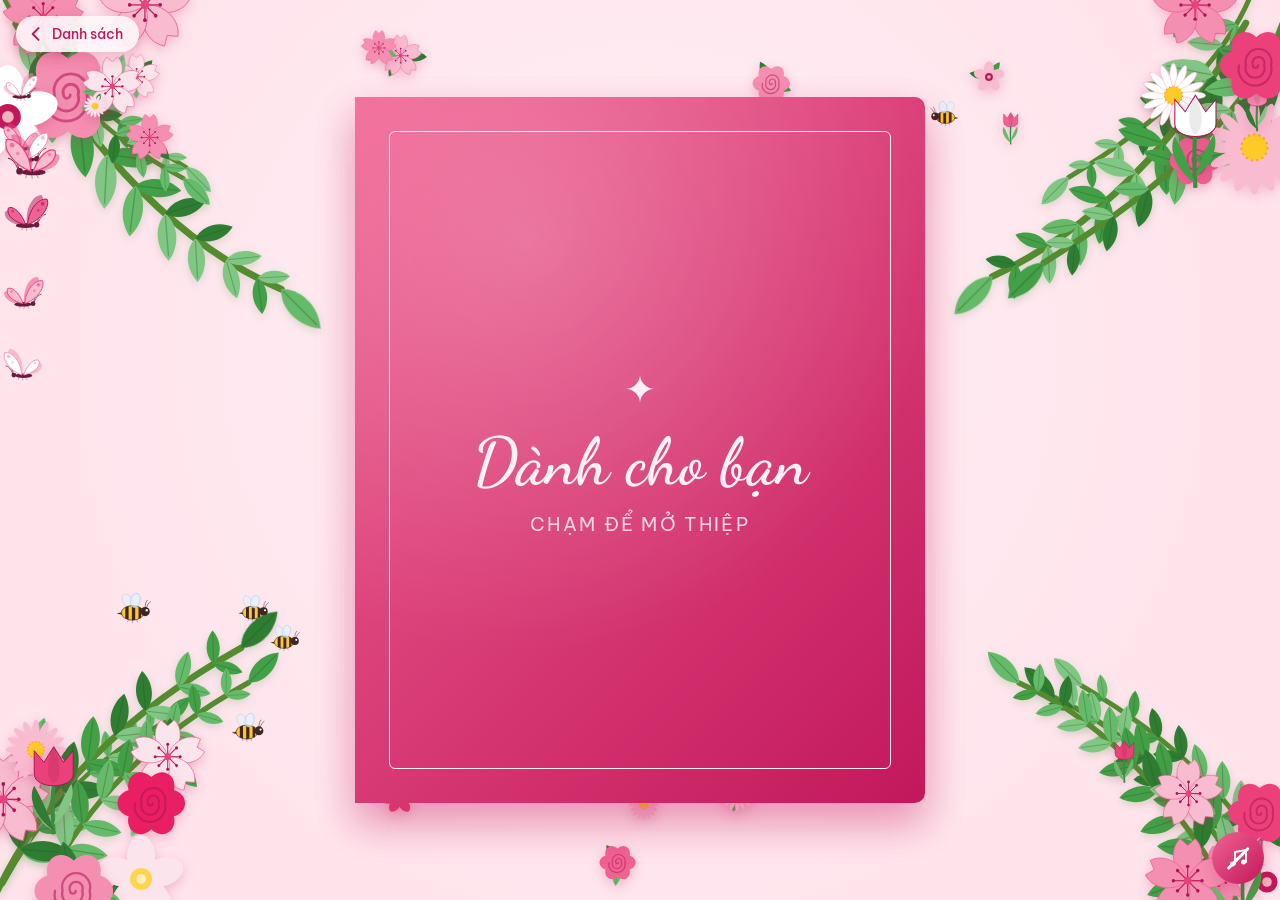
==== card.html @ 9ca47cc9 "Version CSS/JS URLs so browsers fetch fresh files after deploys A cached old style.css combined with" ====
<!doctype html>
<html lang="vi">
<head>
  <meta charset="utf-8">
  <meta name="viewport" content="width=device-width, initial-scale=1">
  <title>Tấm Thiệp</title>
  <link rel="preconnect" href="https://fonts.googleapis.com">
  <link rel="preconnect" href="https://fonts.gstatic.com" crossorigin>
  <link href="https://fonts.googleapis.com/css2?family=Dancing+Script:wght@600&family=Be+Vietnam+Pro:wght@400;500&display=swap" rel="stylesheet">
  <link rel="stylesheet" href="style.css?v=2">
</head>
<body>
  <div class="decor" id="decor" aria-hidden="true"></div>
  <!-- Ảnh kỷ niệm (các ảnh không phải avatar), bay ra nền khi mở thiệp -->
  <div class="memories" id="memories" aria-hidden="true"></div>

  <a class="back-btn" href="./" aria-label="Quay lại danh sách">
    <svg viewBox="0 0 24 24" aria-hidden="true"><path d="M15 5l-7 7 7 7" fill="none" stroke="currentColor" stroke-width="2.4" stroke-linecap="round" stroke-linejoin="round"/></svg>
    <span>Danh sách</span>
  </a>

  <main class="scene">
    <div class="card" id="card" role="button" tabindex="0" aria-expanded="false" aria-label="Mở thiệp">
      <!-- Trang phải: nội dung chữ -->
      <section class="page page-right">
        <div class="message">
          <h1 id="greeting">Gửi bạn thân mến,</h1>
          <div id="message-body">
            <p>
              Cảm ơn bạn vì đã luôn ở bên, cùng chia sẻ những niềm vui và cả những ngày chông chênh.
              Chúc bạn luôn mạnh khỏe, bình an và gặp thật nhiều may mắn trên mọi chặng đường phía trước.
            </p>
          </div>
          <p class="sign" id="sign">Thương mến ♥</p>
        </div>
      </section>

      <!-- Bìa thiệp: mặt trước là bìa, mặt sau là trang trái có ảnh -->
      <section class="cover">
        <div class="face front">
          <div class="front-inner">
            <span class="ornament">✦</span>
            <h2 id="cover-title">Dành cho bạn</h2>
            <span class="hint">Chạm để mở thiệp</span>
          </div>
        </div>
        <div class="face back">
          <img id="photo" src="images/photo.svg" alt="Ảnh kỷ niệm">
        </div>
      </section>
    </div>
  </main>

  <!-- Nhạc nền: phát từ YouTube, ẩn trình phát -->
  <button class="music-btn" id="music-btn" type="button" aria-label="Bật nhạc" aria-pressed="false">
    <svg viewBox="0 0 24 24" aria-hidden="true"><path d="M9 18V6l11-2v12" fill="none" stroke="currentColor" stroke-width="2" stroke-linecap="round" stroke-linejoin="round"/><circle cx="6.5" cy="18" r="2.5" fill="currentColor"/><circle cx="17.5" cy="16" r="2.5" fill="currentColor"/></svg>
  </button>
  <div class="yt-holder" aria-hidden="true"><div id="yt-player"></div></div>

  <script src="decor.js?v=2"></script>
  <script src="card.js?v=2"></script>
</body>
</html>
---- style.css ----
:root {
  --bg: #ffe4ec;
  --paper: #fff7fa;
  --cover: #f06292;
  --cover-dark: #c2185b;
  --gold: #fff0f5;
  --ink: #6a1b3d;
  --muted: #8d5a6e;
  --shadow: rgba(194, 24, 91, .22);
  /* To hơn 50% so với bản cũ (760px → 1140px), nhưng không vượt khung màn hình */
  --card-w: min(94vw, 1140px, calc((100vh - 48px) / 0.62));
  --card-h: calc(var(--card-w) * 0.62);
}

* { box-sizing: border-box; margin: 0; }

body {
  min-height: 100vh;
  display: grid;
  place-items: center;
  background: radial-gradient(circle at 50% 40%, #fff0f5, var(--bg) 70%) fixed;
  font-family: "Be Vietnam Pro", system-ui, sans-serif;
  color: var(--ink);
  overflow-x: hidden;
}

.scene {
  position: relative;
  z-index: 1;
  perspective: 2200px;
  padding: 16px;
}

/* Thiệp đầy đủ khi mở rộng = 2 trang; khi đóng thì dịch sang trái để bìa nằm giữa */
.card {
  position: relative;
  width: var(--card-w);
  height: var(--card-h);
  transform-style: preserve-3d;
  transform: translateX(-25%);
  transition: transform 1s cubic-bezier(.6, .05, .3, 1);
  cursor: pointer;
  outline: none;
}
.card.open { transform: translateX(0); cursor: default; }
.card:focus-visible .front { box-shadow: 0 0 0 3px var(--gold), 0 20px 40px var(--shadow); }

.page,
.cover {
  position: absolute;
  top: 0;
  left: 50%;
  width: 50%;
  height: 100%;
}

.page-right {
  background: var(--paper);
  border-radius: 0 10px 10px 0;
  box-shadow: 0 20px 40px var(--shadow);
  display: flex;
  align-items: center;
  padding: 5%;
}

/* Từng chữ hiện dần sau khi bìa lật xong (~1s), mỗi chữ cách nhau 70ms; đóng thiệp thì ẩn ngay */
.message .word {
  display: inline-block;
  opacity: 0;
  transform: translateY(.4em);
  filter: blur(3px);
}
.card.open .message .word {
  opacity: 1;
  transform: none;
  filter: none;
  transition: opacity .5s ease, transform .5s ease, filter .5s ease;
  transition-delay: calc(1s + var(--i, 0) * 70ms);
}

.message h1 {
  font-family: "Dancing Script", cursive;
  font-size: max(20px, calc(var(--card-w) * .047));
  color: var(--cover);
  margin-bottom: .5em;
}
.message p {
  font-size: max(11px, calc(var(--card-w) * .021));
  line-height: 1.7;
  color: var(--muted);
}
.message .sign {
  margin-top: 1em;
  font-family: "Dancing Script", cursive;
  font-size: max(16px, calc(var(--card-w) * .032));
  color: var(--ink);
  text-align: right;
}

/* Bìa quay quanh mép trái */
.cover {
  transform-origin: left center;
  transform-style: preserve-3d;
  transition: transform 1.2s cubic-bezier(.6, .05, .3, 1);
  z-index: 2;
}
.card.open .cover { transform: rotateY(-180deg); }

.face {
  position: absolute;
  inset: 0;
  backface-visibility: hidden;
  -webkit-backface-visibility: hidden;
}

.front {
  background:
    radial-gradient(circle at 30% 20%, rgba(255,255,255,.22), transparent 60%),
    linear-gradient(135deg, var(--cover), var(--cover-dark));
  border-radius: 0 10px 10px 0;
  box-shadow: 0 20px 40px var(--shadow);
  display: grid;
  place-items: center;
  padding: 6%;
}
.front-inner {
  width: 100%;
  height: 100%;
  border: 1.5px solid var(--gold);
  border-radius: 6px;
  display: flex;
  flex-direction: column;
  align-items: center;
  justify-content: center;
  gap: .6em;
  color: var(--gold);
  text-align: center;
}
.front h2 {
  font-family: "Dancing Script", cursive;
  font-size: max(24px, calc(var(--card-w) * .058));
  font-weight: 600;
}
.ornament { font-size: max(16px, calc(var(--card-w) * .034)); }
.hint {
  font-size: max(10px, calc(var(--card-w) * .017));
  letter-spacing: .12em;
  text-transform: uppercase;
  opacity: .85;
  animation: pulse 2s ease-in-out infinite;
}
@keyframes pulse { 50% { opacity: .4; } }

/* Mặt sau bìa = trang trái chứa ảnh */
.back {
  transform: rotateY(180deg);
  background: var(--paper);
  border-radius: 10px 0 0 10px;
  box-shadow: 0 20px 40px var(--shadow);
  padding: 4%;
  display: flex;
}
.back img {
  width: 100%;
  height: 100%;
  object-fit: cover;
  border-radius: 6px;
  display: block;
}

/* ===== Nút nhạc ===== */
.music-btn {
  position: fixed;
  right: 16px;
  bottom: 16px;
  z-index: 10;
  width: 52px;
  height: 52px;
  border: 0;
  border-radius: 50%;
  background: linear-gradient(135deg, var(--cover), var(--cover-dark));
  color: #fff;
  box-shadow: 0 6px 16px var(--shadow);
  cursor: pointer;
  display: grid;
  place-items: center;
}
.music-btn svg { width: 24px; height: 24px; }
.music-btn:focus-visible { outline: 3px solid var(--ink); outline-offset: 3px; }
/* Gạch chéo khi đang tắt nhạc */
.music-btn::after {
  content: "";
  position: absolute;
  width: 30px;
  height: 2.5px;
  background: #fff;
  border-radius: 2px;
  transform: rotate(-45deg);
}
.music-btn.playing::after { display: none; }
.music-btn.playing { animation: spin 4s linear infinite; }
@keyframes spin { to { transform: rotate(360deg); } }

/* Trình phát YouTube ẩn: YouTube cần tối thiểu 200x200 mới chịu phát,
   nên giữ đúng kích thước đó nhưng trong suốt và nằm dưới mọi thứ */
.yt-holder {
  position: fixed;
  left: 0;
  bottom: 0;
  width: 200px;
  height: 200px;
  opacity: 0;
  pointer-events: none;
  z-index: -1;
}

/* ===== Trang trí nền: hoa & bướm ===== */
.decor {
  position: fixed;
  inset: 0;
  overflow: hidden;
  pointer-events: none;
  z-index: 0;
}

.flower {
  position: absolute;
  animation: sway var(--sway-dur, 6s) ease-in-out infinite alternate;
  animation-delay: var(--sway-delay, 0s);
  filter: drop-shadow(0 4px 6px var(--shadow));
}
.flower svg { width: 100%; height: 100%; display: block; overflow: visible; }

.branch {
  position: absolute;
  animation: sway var(--sway-dur, 7s) ease-in-out infinite alternate;
  animation-delay: var(--sway-delay, 0s);
  filter: drop-shadow(0 3px 4px rgba(46, 125, 50, .18));
}
.branch svg { width: 100%; height: 100%; display: block; overflow: visible; transform: var(--flip); }
@keyframes sway {
  from { transform: rotate(calc(var(--rot, 0deg) - 8deg)); }
  to   { transform: rotate(calc(var(--rot, 0deg) + 8deg)); }
}

.butterfly {
  position: absolute;
  left: 0;
  top: var(--top, 30%);
  animation: fly var(--fly-dur, 18s) linear infinite;
  animation-delay: var(--fly-delay, 0s);
}
.butterfly .bob {
  width: var(--size, 40px);
  animation: bob 2.4s ease-in-out infinite alternate;
}
.butterfly svg { width: 100%; display: block; overflow: visible; }
.butterfly.reverse { animation-name: fly-reverse; }
/* Bướm vẽ quay đầu sang phải; bay sang trái thì lật ngược */
.butterfly.reverse svg { transform: scaleX(-1); }
.wing {
  transform-box: fill-box;
  animation: flap .32s ease-in-out infinite alternate;
  animation-delay: var(--flap-delay, 0s);
}
.wing { transform-origin: center bottom; }
.wing.far { animation-delay: calc(var(--flap-delay, 0s) - .06s); }

@keyframes fly {
  from { transform: translateX(-80px); }
  to   { transform: translateX(calc(100vw + 80px)); }
}
@keyframes fly-reverse {
  from { transform: translateX(calc(100vw + 80px)); }
  to   { transform: translateX(-80px); }
}
@keyframes bob {
  from { transform: translateY(-30px) rotate(-6deg); }
  to   { transform: translateY(30px) rotate(6deg); }
}
@keyframes flap {
  from { transform: scaleY(1); }
  to   { transform: scaleY(.2); }
}

/* Ong: lượn qua lại, quay đầu ở mỗi lượt */
.bee {
  position: absolute;
  width: var(--size, 32px);
  animation: bee-path var(--dur, 9s) ease-in-out infinite;
  animation-delay: var(--delay, 0s);
}
.bee svg { width: 100%; display: block; overflow: visible; }
.bee.left svg { transform: scaleX(-1); }
.bee .buzz { animation: buzz .22s ease-in-out infinite alternate; }
.bee-wing {
  transform-box: fill-box;
  transform-origin: center bottom;
  animation: bee-flap .06s linear infinite alternate;
}
.bee-wing.far { animation-delay: -.03s; }

@keyframes bee-path {
  0%   { transform: translate(0, 0) scaleX(1); }
  22%  { transform: translate(calc(var(--dx) * .5), calc(var(--dy) - 25px)) scaleX(1); }
  44%  { transform: translate(var(--dx), var(--dy)) scaleX(1); }
  50%  { transform: translate(var(--dx), calc(var(--dy) + 10px)) scaleX(-1); }
  72%  { transform: translate(calc(var(--dx) * .5), 30px) scaleX(-1); }
  94%  { transform: translate(0, 10px) scaleX(-1); }
  100% { transform: translate(0, 0) scaleX(1); }
}
@keyframes buzz {
  from { transform: translateY(-2px) rotate(-3deg); }
  to   { transform: translateY(2px) rotate(3deg); }
}
@keyframes bee-flap {
  from { transform: scaleY(1); }
  to   { transform: scaleY(.3); }
}

@media (prefers-reduced-motion: reduce) {
  .bee, .bee .buzz, .bee-wing, .music-btn.playing { animation: none; }
  .flower, .branch, .butterfly, .butterfly .bob, .wing { animation: none; }
  .butterfly { transform: translateX(var(--rest-x, 20vw)); }
  .card, .cover, .card.open .message .word { transition-duration: .01s; transition-delay: 0s; }
  .hint { animation: none; }
}

/* Màn hình dọc / điện thoại: thiệp cao hơn để chữ đủ chỗ */
@media (max-width: 600px) {
  :root {
    --card-w: calc(100vw - 32px);
    --card-h: calc(var(--card-w) * 1.3);
  }
  .scene { padding: 16px 0; }
}

/* ===== Nhiều đoạn lời chúc ===== */
#message-body p + p { margin-top: .6em; }

/* ===== Nút quay lại danh sách (màn thiệp) ===== */
.back-btn {
  position: fixed;
  left: 16px;
  top: 16px;
  z-index: 10;
  display: inline-flex;
  align-items: center;
  gap: 6px;
  padding: 8px 16px 8px 10px;
  border-radius: 999px;
  background: rgba(255, 247, 250, .9);
  color: var(--cover-dark);
  font-weight: 500;
  font-size: 14px;
  text-decoration: none;
  box-shadow: 0 6px 16px var(--shadow);
}
.back-btn svg { width: 20px; height: 20px; }
.back-btn:hover { background: #fff; }
.back-btn:focus-visible { outline: 3px solid var(--ink); outline-offset: 3px; }

/* ===== Màn danh sách người nhận ===== */
/* Cột lưới của body cố định theo bề ngang màn hình để danh sách không tràn trên điện thoại */
.list-page { grid-template-columns: minmax(0, 1fr); }
.people {
  position: relative;
  z-index: 1;
  width: min(100%, 880px);
  padding: 48px 16px;
}
.people-head { text-align: center; margin-bottom: 32px; }
.people-head .ornament { color: var(--cover); }
.people-head h1 {
  font-family: "Dancing Script", cursive;
  font-size: clamp(32px, 7vw, 48px);
  font-weight: 600;
  color: var(--cover-dark);
  line-height: 1.2;
}
.people-head p { color: var(--muted); margin-top: 6px; }

/* Lưới 8 cột, mỗi ảnh chiếm 2 cột (4 ảnh/hàng). Nếu số người chia 4 dư 3 (vd. 7 người)
   thì hàng trên 3 ảnh, lùi vào 1 cột cho cân giữa; 8 người thì 4 + 4 */
.people-list {
  list-style: none;
  padding: 0;
  display: grid;
  grid-template-columns: repeat(8, minmax(0, 1fr));
  gap: clamp(12px, 3vw, 24px);
}
.people-list li {
  grid-column: span 2;
  animation: rise .5s ease both;
  animation-delay: var(--delay, 0s);
}
.people-list li:first-child:nth-last-child(4n + 3) { grid-column: 2 / span 2; }
.people-list .people-empty { grid-column: 1 / -1; }
@keyframes rise { from { opacity: 0; transform: translateY(12px); } }

.person {
  display: flex;
  flex-direction: column;
  align-items: center;
  gap: 10px;
  color: var(--ink);
  text-decoration: none;
  border-radius: 16px;
}
.person-photo {
  width: 100%;
  aspect-ratio: 4 / 5;
  object-fit: cover;
  display: block;
  border-radius: 14px;
  border: 4px solid #fff;
  background: var(--paper);
  box-shadow: 0 8px 20px var(--shadow);
  transition: transform .25s ease, box-shadow .25s ease;
}
.person:hover .person-photo { transform: translateY(-4px) rotate(-1.5deg); box-shadow: 0 14px 28px var(--shadow); }
.person:focus-visible { outline: 3px solid var(--cover-dark); outline-offset: 6px; }
.person .name {
  font-family: "Dancing Script", cursive;
  font-size: clamp(18px, 3vw, 26px);
  color: var(--cover-dark);
}
.people-empty { text-align: center; color: var(--muted); }

/* Người bí mật (không có ảnh): ô hồng với dấu "?" */
span.person-photo,
.back.no-photo::after {
  display: grid;
  place-items: center;
  background: linear-gradient(145deg, var(--cover), var(--cover-dark));
  color: #fff;
  font-family: "Dancing Script", cursive;
  text-shadow: 0 4px 12px rgba(0, 0, 0, .18);
}
span.person-photo { font-size: clamp(48px, 9vw, 88px); }
.back.no-photo::after {
  content: "?";
  flex: 1;
  border-radius: 6px;
  font-size: calc(var(--card-h) * .4);
}

@media (prefers-reduced-motion: reduce) {
  .people-list li { animation: none; }
  .person-photo { transition: none; }
}

/* ===== Hiệu ứng chuyển màn: danh sách → thiệp ===== */
/* Nền của html trùng màu nền trang để lúc trình duyệt tải trang mới không bị loé trắng */
html { background: var(--bg); }
/* Trình duyệt hỗ trợ (Chrome/Edge/Safari mới) sẽ hoà mờ giữa 2 trang thay vì cắt cứng */
@view-transition { navigation: auto; }
::view-transition-old(root),
::view-transition-new(root) { animation-duration: .6s; animation-timing-function: ease; }

.person { transition: transform 1.1s cubic-bezier(.45, 0, .2, 1), opacity .6s ease; }
.leaving .people-head,
.leaving .person:not(.picked) {
  opacity: 0;
  transform: scale(.9);
  transition: transform .8s ease, opacity .7s ease;
}
.leaving .person { pointer-events: none; }
/* li có animation nên tạo stacking context riêng: nâng cả li lên để ảnh bay đè lên hàng dưới */
.people-list li:has(.picked) { position: relative; z-index: 5; }
.person.picked {
  transform: translate(var(--fly-x), var(--fly-y)) scale(var(--fly-scale));
}
.person.picked .name { opacity: 0; transition: opacity .4s ease; }
.person.picked .person-photo { box-shadow: 0 20px 40px var(--shadow); }
/* Màn hồng phủ dần lên ở cuối để nối với nền màn thiệp */
.list-page::after {
  content: "";
  position: fixed;
  inset: 0;
  z-index: 6;
  background: radial-gradient(circle at 50% 50%, #fff0f5, var(--bg) 70%);
  opacity: 0;
  pointer-events: none;
  transition: opacity .6s ease .8s;
}
.list-page.leaving::after { opacity: 1; }

/* ===== Ảnh kỷ niệm bay ra nền khi mở thiệp ===== */
/* Nằm trên tấm thiệp (.scene có z-index 1) để đè lên mép thiệp, dưới các nút (z-index 10) */
.memories {
  position: fixed;
  inset: 0;
  z-index: 2;
  pointer-events: none;
  opacity: 0;
  transition: opacity .5s ease;
}
.memories.show { opacity: 1; }
.memory {
  position: absolute;
  left: var(--x);
  top: var(--y);
  height: var(--h);
  width: max-content; /* không bị bóp hẹp khi nằm sát mép phải màn hình */
  max-width: 20vw;
  transform: translate(var(--tx, -50%), var(--ty, -50%));
}
.memory img {
  height: 100%;
  width: auto;
  max-width: 100%;
  object-fit: contain;
  display: block;
  opacity: 0;
  filter: drop-shadow(0 10px 14px var(--shadow));
}
.memory img.in {
  animation:
    memory-in 1.1s cubic-bezier(.3, .9, .35, 1.15) var(--d, 0s) both,
    memory-float var(--float-dur, 4s) ease-in-out calc(var(--d, 0s) + 1.1s) infinite alternate;
}
@keyframes memory-in {
  from { opacity: 0; transform: translate(var(--from-x), var(--from-y)) scale(.2) rotate(0deg); }
  40%  { opacity: 1; }
  to   { opacity: 1; transform: rotate(var(--rot)); }
}
@keyframes memory-float {
  from { opacity: 1; transform: rotate(var(--rot)); }
  to   { opacity: 1; transform: translateY(-12px) rotate(calc(var(--rot) * -.4)); }
}
@media (max-width: 600px) {
  .memory { max-width: 46vw; }
}
@media (prefers-reduced-motion: reduce) {
  .memory img.in { animation: none; opacity: 1; transform: rotate(var(--rot)); }
}

/* ===== Màn thiệp hiện ra: nền hoa hiện dần, bìa phóng lên từ giữa, các nút trượt vào ===== */
.decor { animation: fade-in 1.2s ease both; }
@keyframes fade-in { from { opacity: 0; } }
.scene { animation: card-enter 1.2s cubic-bezier(.25, .8, .3, 1.05) .1s both; }
@keyframes card-enter {
  from { opacity: 0; transform: scale(.6) rotate(-3deg); }
  50%  { opacity: 1; }
}
.back-btn { animation: back-enter .7s ease .9s both; }
@keyframes back-enter { from { opacity: 0; transform: translateX(-16px); } }
.music-btn { animation: back-enter .7s ease 1s both; }

@media (prefers-reduced-motion: reduce) {
  .decor, .scene, .back-btn, .music-btn { animation: none; }
  .person, .list-page::after { transition: none; }
  @view-transition { navigation: none; }
}
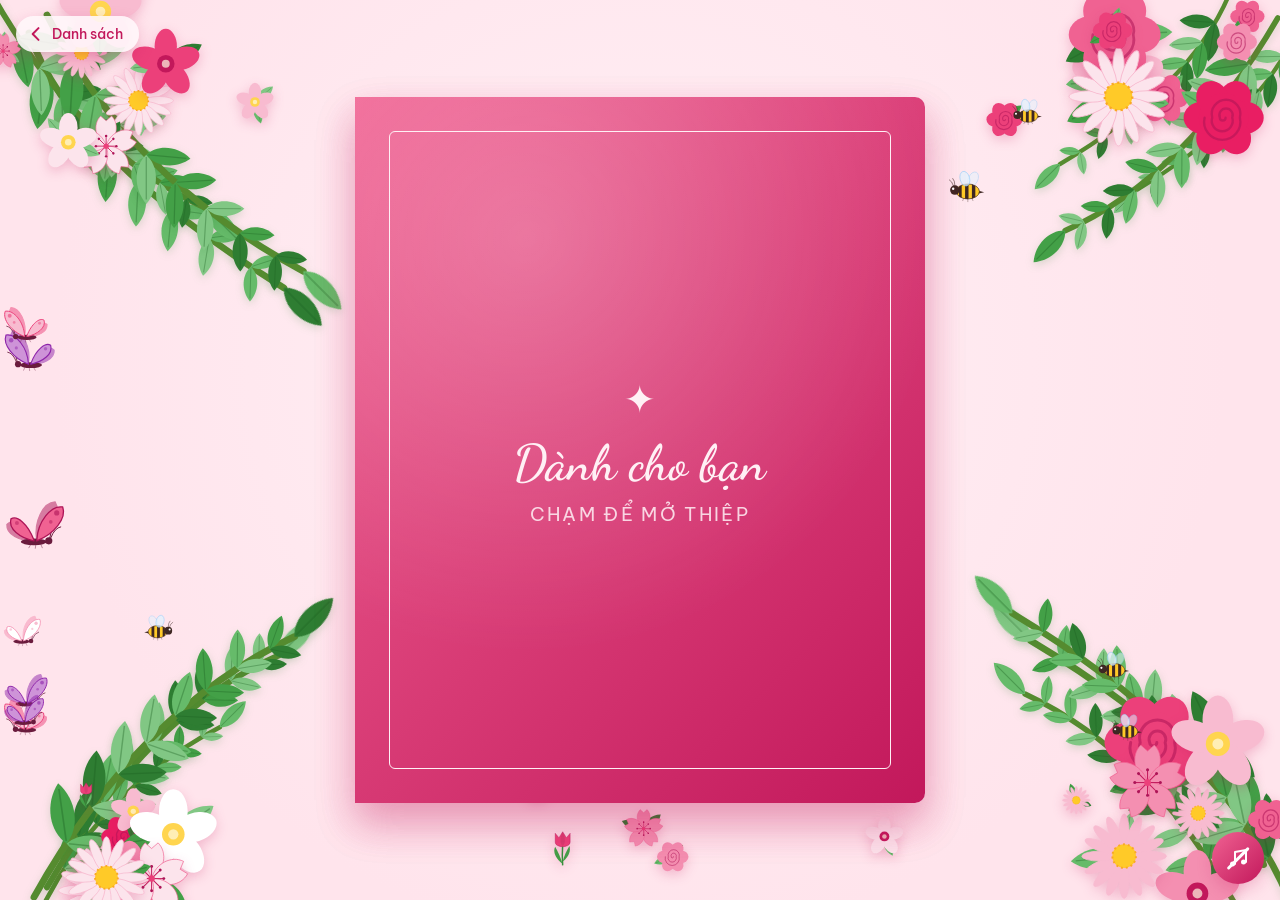
==== commit 26e90aff: "Add 5 people with photos, random card themes and music options - Replace placeholder people 2-5 and " ====
--- a/card.html
+++ b/card.html
@@ -4,10 +4,15 @@
   <meta charset="utf-8">
   <meta name="viewport" content="width=device-width, initial-scale=1">
   <title>Tấm Thiệp</title>
+  <!-- Chọn ngẫu nhiên màu cho thiệp trước khi vẽ trang (màu định nghĩa ở [data-theme] trong style.css, hoa lá trong decor.js) -->
+  <script>
+    document.documentElement.dataset.theme =
+      ['pink', 'red', 'blue', 'yellow', 'orange', 'purple'][Math.floor(Math.random() * 6)];
+  </script>
   <link rel="preconnect" href="https://fonts.googleapis.com">
   <link rel="preconnect" href="https://fonts.gstatic.com" crossorigin>
   <link href="https://fonts.googleapis.com/css2?family=Dancing+Script:wght@600&family=Be+Vietnam+Pro:wght@400;500&display=swap" rel="stylesheet">
-  <link rel="stylesheet" href="style.css?v=2">
+  <link rel="stylesheet" href="style.css?v=10">
 </head>
 <body>
   <div class="decor" id="decor" aria-hidden="true"></div>
@@ -51,13 +56,25 @@
     </div>
   </main>
 
-  <!-- Nhạc nền: phát từ YouTube, ẩn trình phát -->
-  <button class="music-btn" id="music-btn" type="button" aria-label="Bật nhạc" aria-pressed="false">
-    <svg viewBox="0 0 24 24" aria-hidden="true"><path d="M9 18V6l11-2v12" fill="none" stroke="currentColor" stroke-width="2" stroke-linecap="round" stroke-linejoin="round"/><circle cx="6.5" cy="18" r="2.5" fill="currentColor"/><circle cx="17.5" cy="16" r="2.5" fill="currentColor"/></svg>
-  </button>
+  <!-- Nhạc nền: phát từ YouTube, ẩn trình phát. Rê chuột vào nút nhạc để dán link bài khác -->
+  <div class="music">
+    <form class="music-form" id="music-form" autocomplete="off">
+      <div class="music-form-box">
+        <label class="music-label" for="music-url">Đổi bài hát</label>
+        <div class="music-row">
+          <input id="music-url" type="text" inputmode="url" placeholder="Dán link YouTube…" aria-describedby="music-msg">
+          <button type="submit">Phát</button>
+        </div>
+        <p class="music-msg" id="music-msg" role="status"></p>
+      </div>
+    </form>
+    <button class="music-btn" id="music-btn" type="button" aria-label="Bật nhạc" aria-pressed="false">
+      <svg viewBox="0 0 24 24" aria-hidden="true"><path d="M9 18V6l11-2v12" fill="none" stroke="currentColor" stroke-width="2" stroke-linecap="round" stroke-linejoin="round"/><circle cx="6.5" cy="18" r="2.5" fill="currentColor"/><circle cx="17.5" cy="16" r="2.5" fill="currentColor"/></svg>
+    </button>
+  </div>
   <div class="yt-holder" aria-hidden="true"><div id="yt-player"></div></div>
 
-  <script src="decor.js?v=2"></script>
-  <script src="card.js?v=2"></script>
+  <script src="decor.js?v=10"></script>
+  <script src="card.js?v=10"></script>
 </body>
 </html>
--- a/style.css
+++ b/style.css
@@ -7,9 +7,32 @@
   --ink: #6a1b3d;
   --muted: #8d5a6e;
   --shadow: rgba(194, 24, 91, .22);
+  --glow: #fff0f5;
   /* To hơn 50% so với bản cũ (760px → 1140px), nhưng không vượt khung màn hình */
   --card-w: min(94vw, 1140px, calc((100vh - 48px) / 0.62));
   --card-h: calc(var(--card-w) * 0.62);
+}
+
+/* Màn thiệp: chọn ngẫu nhiên 1 theme (đặt data-theme trên <html> ở card.html); theme "pink" và trang danh sách dùng màu hồng ở trên */
+[data-theme="red"] {
+  --bg: #ffe5e3; --paper: #fff8f7; --cover: #e53935; --cover-dark: #b71c1c; --gold: #fff3f2;
+  --ink: #5f1414; --muted: #8f5a56; --shadow: rgba(183, 28, 28, .22); --glow: #fff3f2;
+}
+[data-theme="blue"] {
+  --bg: #e3f0fd; --paper: #f7fbff; --cover: #42a5f5; --cover-dark: #1565c0; --gold: #f0f7ff;
+  --ink: #0d3c6e; --muted: #4f6f8f; --shadow: rgba(21, 101, 192, .22); --glow: #f0f7ff;
+}
+[data-theme="yellow"] {
+  --bg: #fff4cc; --paper: #fffdf4; --cover: #f2b705; --cover-dark: #b07800; --gold: #fffbea;
+  --ink: #5c4300; --muted: #8a7230; --shadow: rgba(176, 120, 0, .24); --glow: #fffbea;
+}
+[data-theme="orange"] {
+  --bg: #ffe8d6; --paper: #fff9f4; --cover: #ff8a3d; --cover-dark: #d84315; --gold: #fff4ec;
+  --ink: #6b2a0c; --muted: #93624a; --shadow: rgba(216, 67, 21, .22); --glow: #fff4ec;
+}
+[data-theme="purple"] {
+  --bg: #efe4fb; --paper: #fbf7ff; --cover: #ab6fe0; --cover-dark: #6a1b9a; --gold: #f8f1ff;
+  --ink: #3f1660; --muted: #78608f; --shadow: rgba(106, 27, 154, .22); --glow: #f8f1ff;
 }
 
 * { box-sizing: border-box; margin: 0; }
@@ -18,7 +41,7 @@
   min-height: 100vh;
   display: grid;
   place-items: center;
-  background: radial-gradient(circle at 50% 40%, #fff0f5, var(--bg) 70%) fixed;
+  background: radial-gradient(circle at 50% 40%, var(--glow), var(--bg) 70%) fixed;
   font-family: "Be Vietnam Pro", system-ui, sans-serif;
   color: var(--ink);
   overflow-x: hidden;
@@ -135,11 +158,14 @@
   gap: .6em;
   color: var(--gold);
   text-align: center;
-}
+  container-type: inline-size;
+}
+/* Giữ chữ bìa trên 1 hàng: tên dài thì chữ nhỏ lại cho vừa khung (cqi = % bề rộng khung viền) */
 .front h2 {
   font-family: "Dancing Script", cursive;
-  font-size: max(24px, calc(var(--card-w) * .058));
+  font-size: min(max(24px, calc(var(--card-w) * .058)), 10cqi);
   font-weight: 600;
+  white-space: nowrap;
 }
 .ornament { font-size: max(16px, calc(var(--card-w) * .034)); }
 .hint {
@@ -169,11 +195,14 @@
 }
 
 /* ===== Nút nhạc ===== */
-.music-btn {
+.music {
   position: fixed;
   right: 16px;
   bottom: 16px;
   z-index: 10;
+}
+.music-btn {
+  position: relative;
   width: 52px;
   height: 52px;
   border: 0;
@@ -200,6 +229,57 @@
 .music-btn.playing::after { display: none; }
 .music-btn.playing { animation: spin 4s linear infinite; }
 @keyframes spin { to { transform: rotate(360deg); } }
+
+/* Ô dán link nhạc: hiện phía trên nút nhạc khi rê chuột hoặc đang gõ trong ô.
+   padding-bottom là "cầu nối" để chuột đi từ nút lên ô mà không bị ẩn mất */
+.music-form {
+  position: absolute;
+  right: 0;
+  bottom: 100%;
+  padding-bottom: 10px;
+  opacity: 0;
+  visibility: hidden;
+  transform: translateY(6px);
+  transition: opacity .2s ease, transform .2s ease, visibility .2s;
+}
+.music:hover .music-form,
+.music:focus-within .music-form { opacity: 1; visibility: visible; transform: none; }
+.music-form-box {
+  width: min(320px, calc(100vw - 32px));
+  padding: 10px 12px 12px;
+  border-radius: 14px;
+  background: var(--paper);
+  box-shadow: 0 10px 24px var(--shadow);
+}
+.music-label { display: block; margin-bottom: 6px; font-size: 13px; font-weight: 500; color: var(--cover-dark); }
+.music-row { display: flex; gap: 6px; }
+.music-row input {
+  flex: 1;
+  min-width: 0;
+  padding: 8px 10px;
+  border: 1.5px solid color-mix(in srgb, var(--cover) 45%, transparent);
+  border-radius: 8px;
+  background: #fff;
+  color: var(--ink);
+  font: inherit;
+  font-size: 14px;
+}
+.music-row input:focus { outline: none; border-color: var(--cover-dark); }
+.music-row button {
+  padding: 0 14px;
+  border: 0;
+  border-radius: 8px;
+  background: linear-gradient(135deg, var(--cover), var(--cover-dark));
+  color: #fff;
+  font: inherit;
+  font-size: 14px;
+  font-weight: 500;
+  cursor: pointer;
+}
+.music-row button:focus-visible { outline: 3px solid var(--ink); outline-offset: 2px; }
+.music-msg { margin-top: 6px; font-size: 12px; color: var(--muted); }
+.music-msg:empty { display: none; }
+.music-msg.error { color: var(--cover-dark); }
 
 /* Trình phát YouTube ẩn: YouTube cần tối thiểu 200x200 mới chịu phát,
    nên giữ đúng kích thước đó nhưng trong suốt và nằm dưới mọi thứ */
@@ -349,7 +429,7 @@
   gap: 6px;
   padding: 8px 16px 8px 10px;
   border-radius: 999px;
-  background: rgba(255, 247, 250, .9);
+  background: color-mix(in srgb, var(--paper) 90%, transparent);
   color: var(--cover-dark);
   font-weight: 500;
   font-size: 14px;
@@ -479,7 +559,7 @@
   position: fixed;
   inset: 0;
   z-index: 6;
-  background: radial-gradient(circle at 50% 50%, #fff0f5, var(--bg) 70%);
+  background: radial-gradient(circle at 50% 50%, var(--glow), var(--bg) 70%);
   opacity: 0;
   pointer-events: none;
   transition: opacity .6s ease .8s;
@@ -546,10 +626,11 @@
 }
 .back-btn { animation: back-enter .7s ease .9s both; }
 @keyframes back-enter { from { opacity: 0; transform: translateX(-16px); } }
-.music-btn { animation: back-enter .7s ease 1s both; }
+.music { animation: back-enter .7s ease 1s both; }
 
 @media (prefers-reduced-motion: reduce) {
-  .decor, .scene, .back-btn, .music-btn { animation: none; }
+  .decor, .scene, .back-btn, .music { animation: none; }
+  .music-form { transition: none; }
   .person, .list-page::after { transition: none; }
   @view-transition { navigation: none; }
 }
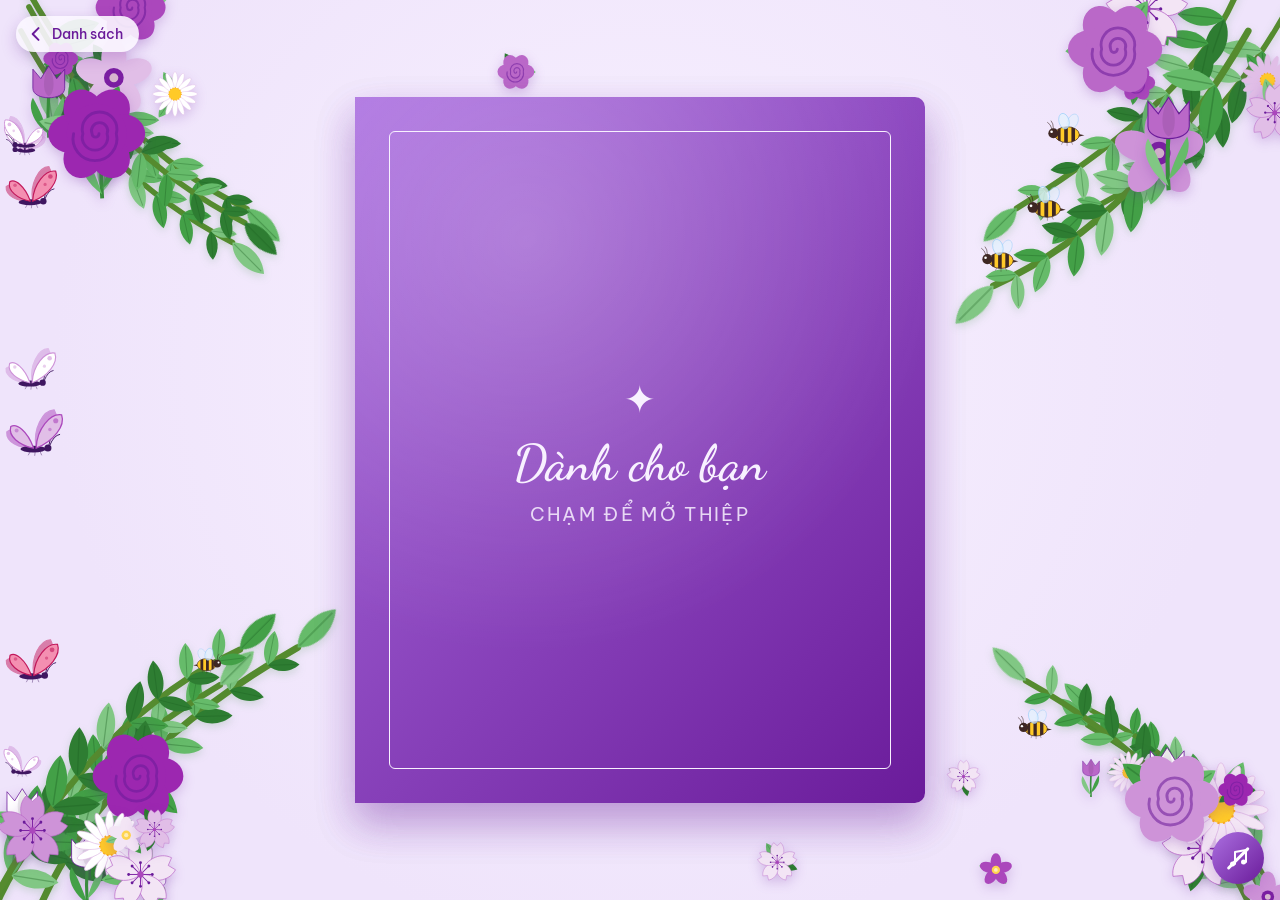
==== commit 797a9a8a: "Shuffle background photo order each time the card opens Co-Authored-By: Claude Opus 5.5 <noreply@ant" ====
--- a/card.html
+++ b/card.html
@@ -12,7 +12,7 @@
   <link rel="preconnect" href="https://fonts.googleapis.com">
   <link rel="preconnect" href="https://fonts.gstatic.com" crossorigin>
   <link href="https://fonts.googleapis.com/css2?family=Dancing+Script:wght@600&family=Be+Vietnam+Pro:wght@400;500&display=swap" rel="stylesheet">
-  <link rel="stylesheet" href="style.css?v=10">
+  <link rel="stylesheet" href="style.css?v=11">
 </head>
 <body>
   <div class="decor" id="decor" aria-hidden="true"></div>
@@ -74,7 +74,7 @@
   </div>
   <div class="yt-holder" aria-hidden="true"><div id="yt-player"></div></div>
 
-  <script src="decor.js?v=10"></script>
-  <script src="card.js?v=10"></script>
+  <script src="decor.js?v=11"></script>
+  <script src="card.js?v=11"></script>
 </body>
 </html>
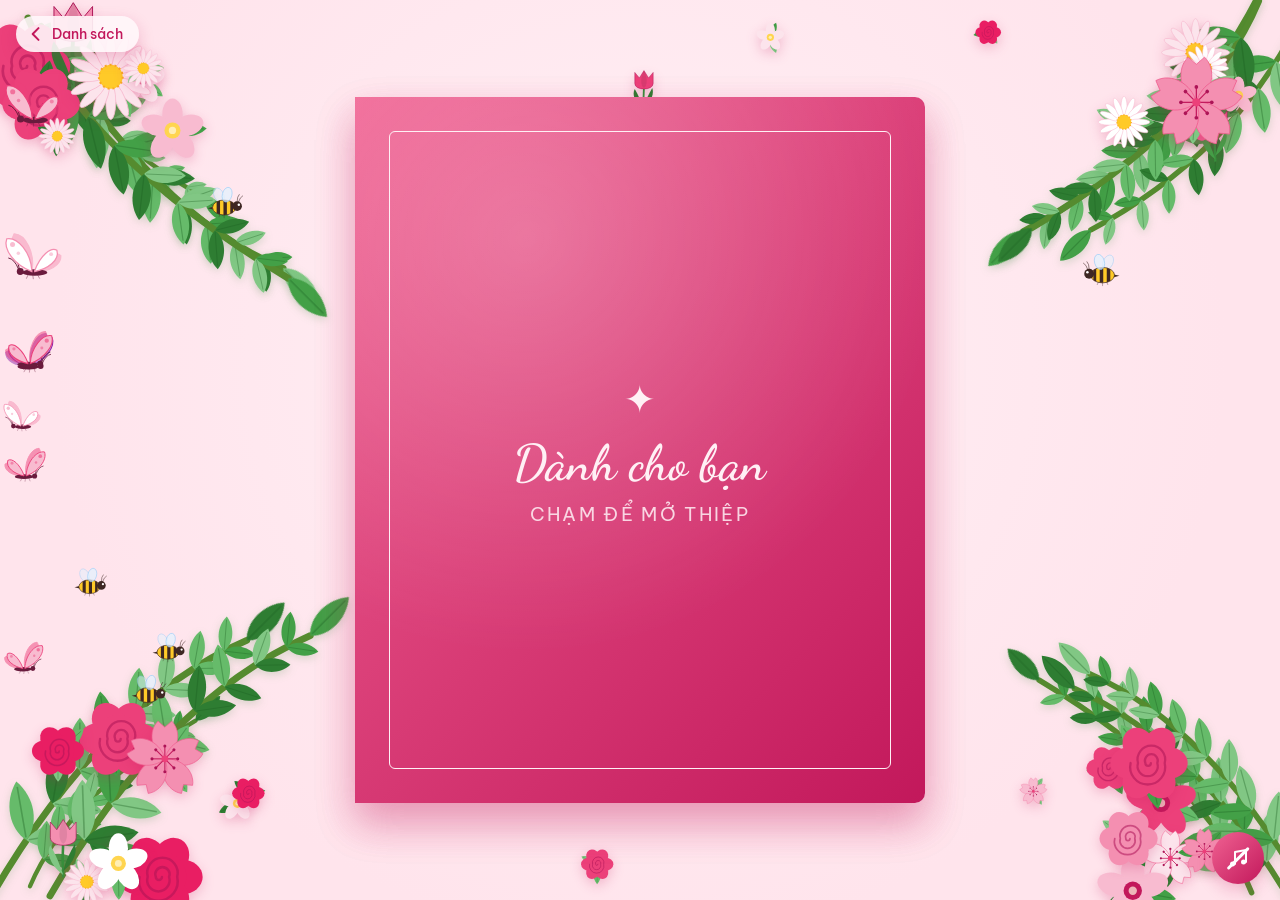
==== commit 99f45834: "Show nicknames in the list and remember songs viewers pick - Add optional "nickname" shown on the li" ====
--- a/card.html
+++ b/card.html
@@ -12,7 +12,7 @@
   <link rel="preconnect" href="https://fonts.googleapis.com">
   <link rel="preconnect" href="https://fonts.gstatic.com" crossorigin>
   <link href="https://fonts.googleapis.com/css2?family=Dancing+Script:wght@600&family=Be+Vietnam+Pro:wght@400;500&display=swap" rel="stylesheet">
-  <link rel="stylesheet" href="style.css?v=11">
+  <link rel="stylesheet" href="style.css?v=13">
 </head>
 <body>
   <div class="decor" id="decor" aria-hidden="true"></div>
@@ -74,7 +74,7 @@
   </div>
   <div class="yt-holder" aria-hidden="true"><div id="yt-player"></div></div>
 
-  <script src="decor.js?v=11"></script>
-  <script src="card.js?v=11"></script>
+  <script src="decor.js?v=13"></script>
+  <script src="card.js?v=13"></script>
 </body>
 </html>
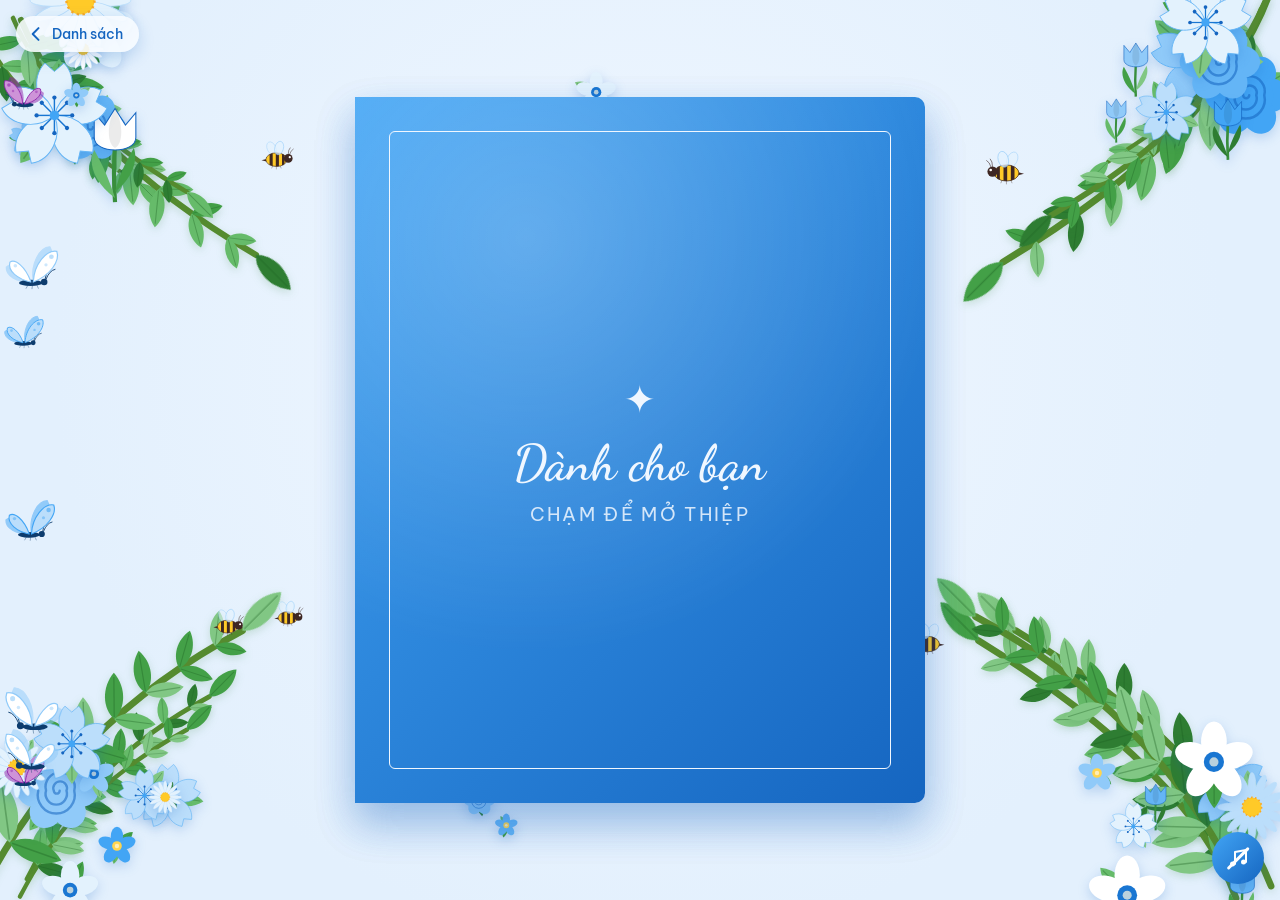
==== commit 991f264d: "Add Secret (Công Minh) and Thuỳ Dương, update nicknames - Fill in the Secret card as Đặng Công Minh " ====
--- a/card.html
+++ b/card.html
@@ -12,7 +12,7 @@
   <link rel="preconnect" href="https://fonts.googleapis.com">
   <link rel="preconnect" href="https://fonts.gstatic.com" crossorigin>
   <link href="https://fonts.googleapis.com/css2?family=Dancing+Script:wght@600&family=Be+Vietnam+Pro:wght@400;500&display=swap" rel="stylesheet">
-  <link rel="stylesheet" href="style.css?v=13">
+  <link rel="stylesheet" href="style.css?v=14">
 </head>
 <body>
   <div class="decor" id="decor" aria-hidden="true"></div>
@@ -74,7 +74,7 @@
   </div>
   <div class="yt-holder" aria-hidden="true"><div id="yt-player"></div></div>
 
-  <script src="decor.js?v=13"></script>
-  <script src="card.js?v=13"></script>
+  <script src="decor.js?v=14"></script>
+  <script src="card.js?v=14"></script>
 </body>
 </html>
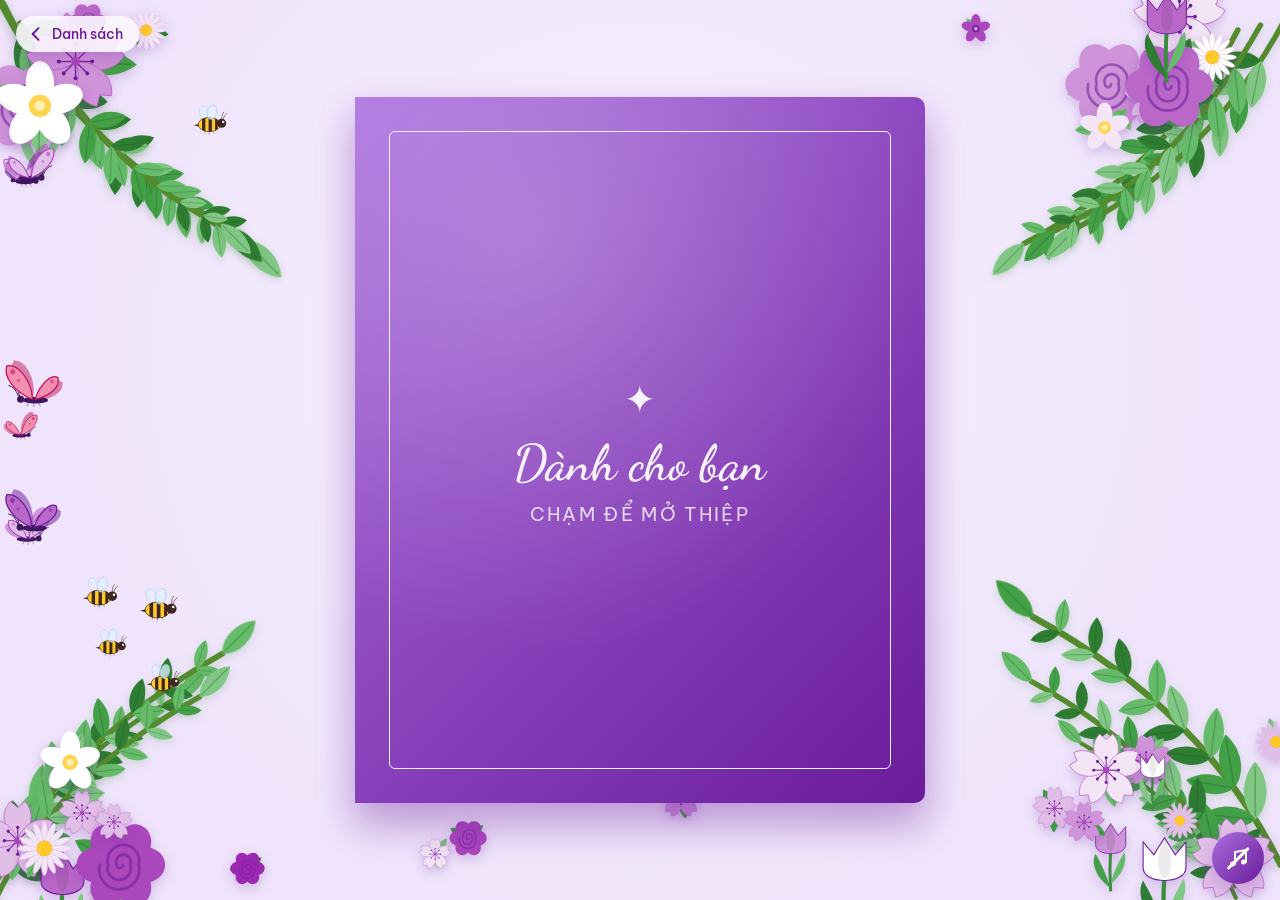
==== commit ecf396cc: "Give Thuỳ Dương a pink ✚ nickname - Add optional "nicknameColor" to color a nickname on the list pag" ====
--- a/card.html
+++ b/card.html
@@ -12,7 +12,7 @@
   <link rel="preconnect" href="https://fonts.googleapis.com">
   <link rel="preconnect" href="https://fonts.gstatic.com" crossorigin>
   <link href="https://fonts.googleapis.com/css2?family=Dancing+Script:wght@600&family=Be+Vietnam+Pro:wght@400;500&display=swap" rel="stylesheet">
-  <link rel="stylesheet" href="style.css?v=14">
+  <link rel="stylesheet" href="style.css?v=15">
 </head>
 <body>
   <div class="decor" id="decor" aria-hidden="true"></div>
@@ -74,7 +74,7 @@
   </div>
   <div class="yt-holder" aria-hidden="true"><div id="yt-player"></div></div>
 
-  <script src="decor.js?v=14"></script>
-  <script src="card.js?v=14"></script>
+  <script src="decor.js?v=15"></script>
+  <script src="card.js?v=15"></script>
 </body>
 </html>
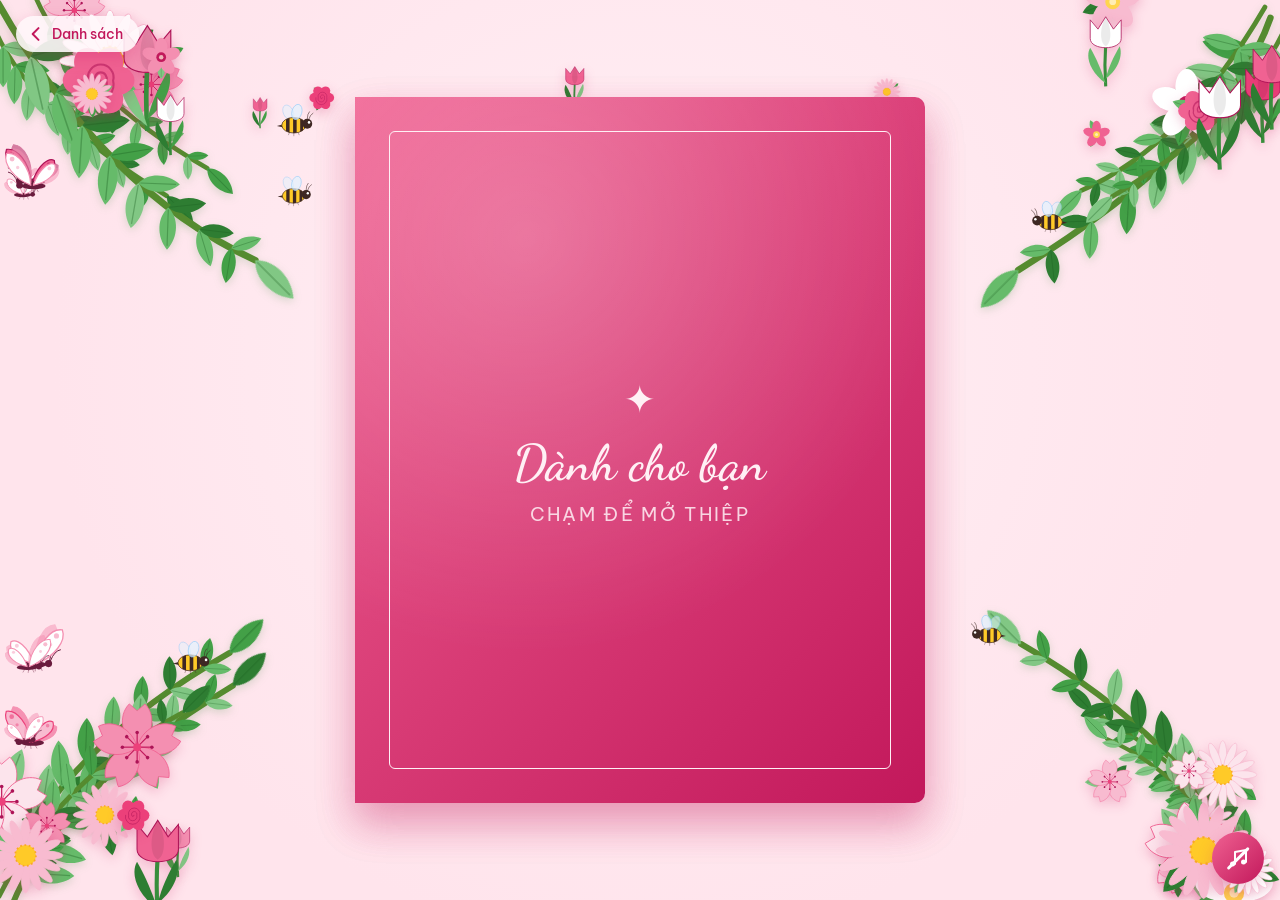
==== commit e48ecf84: "Add list-only photos for Nguyệt and Thuỳ Dương - Add optional "listPhoto" used on the list page inst" ====
--- a/card.html
+++ b/card.html
@@ -12,7 +12,7 @@
   <link rel="preconnect" href="https://fonts.googleapis.com">
   <link rel="preconnect" href="https://fonts.gstatic.com" crossorigin>
   <link href="https://fonts.googleapis.com/css2?family=Dancing+Script:wght@600&family=Be+Vietnam+Pro:wght@400;500&display=swap" rel="stylesheet">
-  <link rel="stylesheet" href="style.css?v=15">
+  <link rel="stylesheet" href="style.css?v=17">
 </head>
 <body>
   <div class="decor" id="decor" aria-hidden="true"></div>
@@ -74,7 +74,7 @@
   </div>
   <div class="yt-holder" aria-hidden="true"><div id="yt-player"></div></div>
 
-  <script src="decor.js?v=15"></script>
-  <script src="card.js?v=15"></script>
+  <script src="decor.js?v=17"></script>
+  <script src="card.js?v=17"></script>
 </body>
 </html>
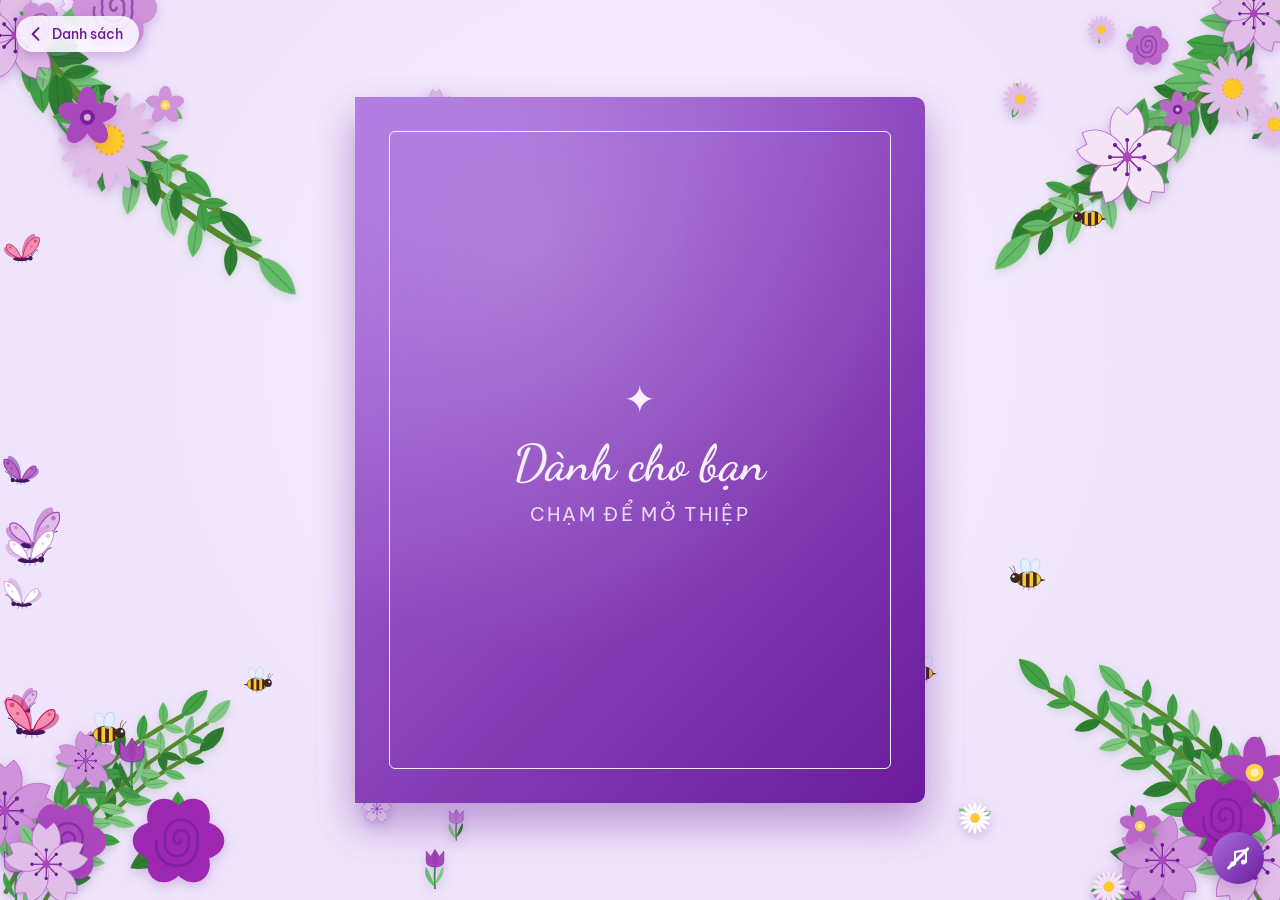
==== commit eb86b1e0: "Shuffle the list, add inner-card photos and Thuỳ Dương's song - Shuffle list order on each visit; "s" ====
--- a/card.html
+++ b/card.html
@@ -12,7 +12,7 @@
   <link rel="preconnect" href="https://fonts.googleapis.com">
   <link rel="preconnect" href="https://fonts.gstatic.com" crossorigin>
   <link href="https://fonts.googleapis.com/css2?family=Dancing+Script:wght@600&family=Be+Vietnam+Pro:wght@400;500&display=swap" rel="stylesheet">
-  <link rel="stylesheet" href="style.css?v=17">
+  <link rel="stylesheet" href="style.css?v=19">
 </head>
 <body>
   <div class="decor" id="decor" aria-hidden="true"></div>
@@ -74,7 +74,7 @@
   </div>
   <div class="yt-holder" aria-hidden="true"><div id="yt-player"></div></div>
 
-  <script src="decor.js?v=17"></script>
-  <script src="card.js?v=17"></script>
+  <script src="decor.js?v=19"></script>
+  <script src="card.js?v=19"></script>
 </body>
 </html>
